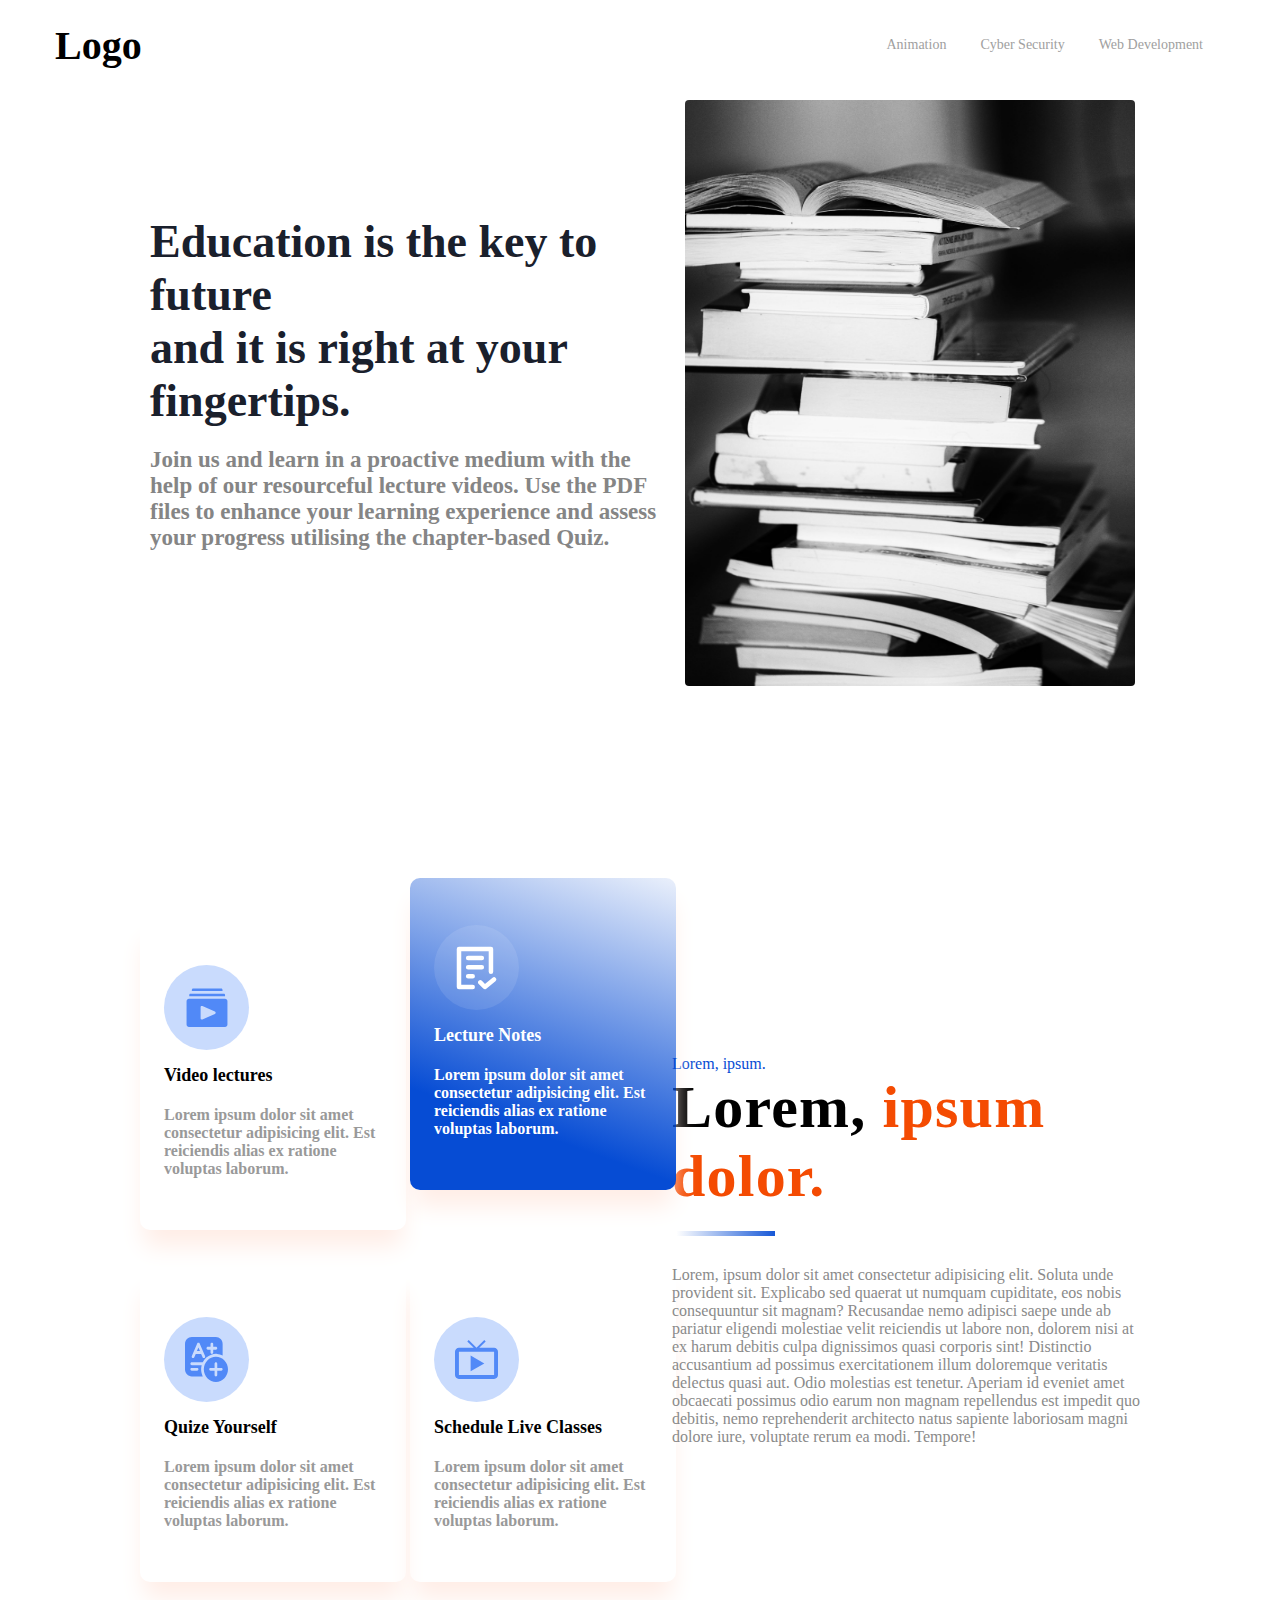
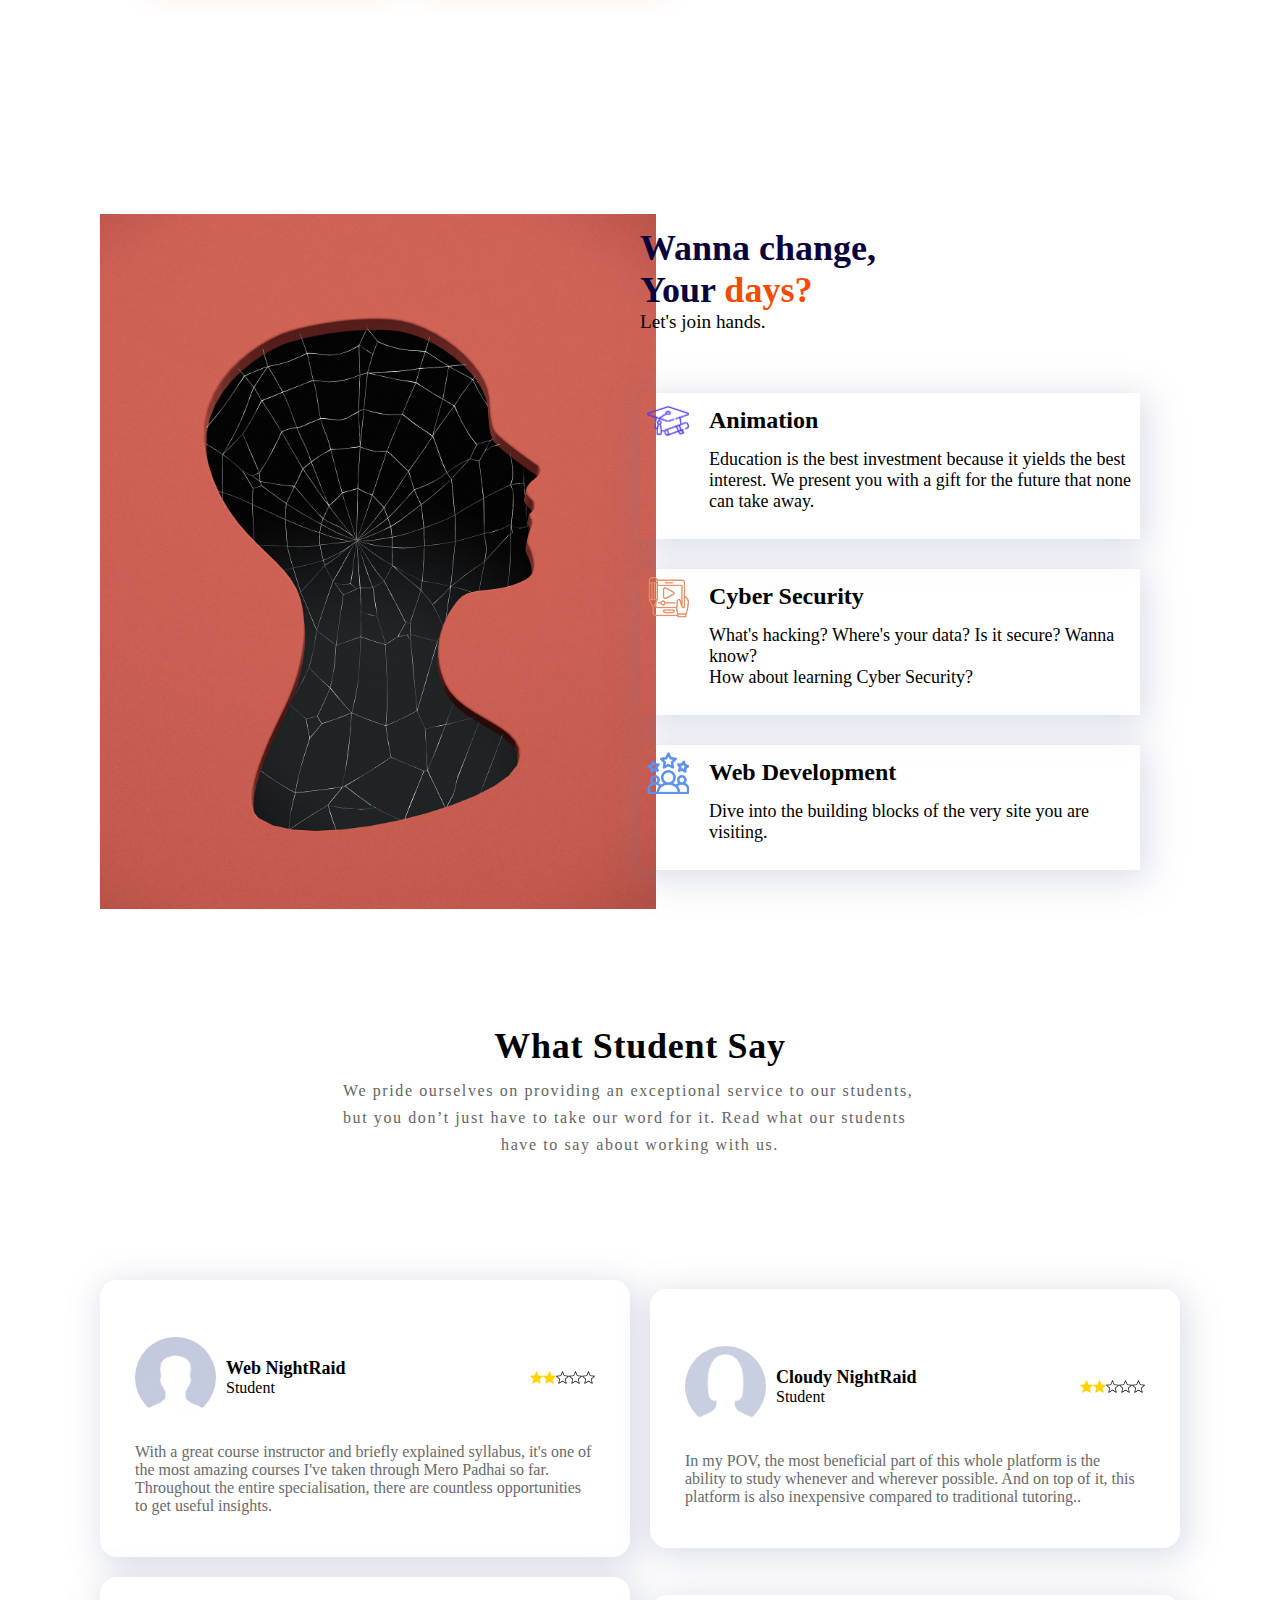
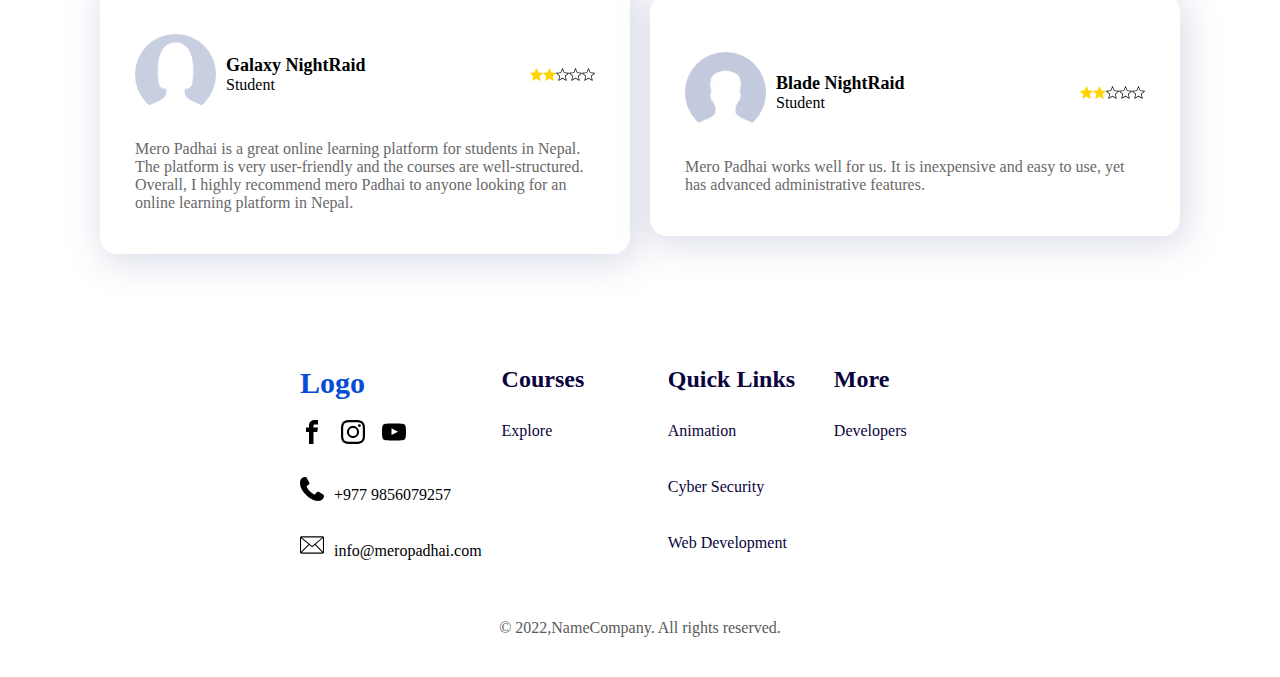
==== views/index.html @ dc52f6b1 "v1" ====
<!DOCTYPE html>
<html lang="en">
  <head>
    <meta charset="UTF-8" />
    <meta http-equiv="X-UA-Compatible" content="IE=edge" />
    <meta name="viewport" content="width=device-width, initial-scale=1.0" />
    <title>Document</title>
    <link rel="stylesheet" href="../static/index.css" />
  </head>
  <body>
    <nav id="navbar">
      <div id="logo">
        <a href="index.html">
          <h1>Logo</h1>
        </a>
        <div id="ham" onclick="showHide()">
          <img src="../static/imgs/hamburger.svg" id="hame">
        </div>
      </div>
      <div id="data">
        <div id="content1">
          <a href="#">Animation</a>
          <a href="cybersec.html">Cyber Security</a>
          <a href="webDev.html">Web Development</a>
        </div>
      </div>
      <!-- For mobile -->
      <div id="mdata">
          <a href="#">Animation</a>
          <a href="cybersec.html">Cyber Security</a>
          <a href="webDev.html">Web Development</a>
      </div>
    </div>
    </nav>
    <div id="mainContainer">
      <div id="container1">
        <div id="c1-field1">
          <div id="c1-f1-datafield1">
            <h1>
              Education is the key to future <br /><consectetur class="span"
                >and it is right at your fingertips.</consectetur
              >
            </h1>
          </div>
          <div id="c1-f1-datafield2">
            <p>
              Join us and learn in a proactive medium with the help of our
              resourceful lecture videos. Use the PDF files to enhance your
              learning experience and assess your progress utilising the
              chapter-based Quiz.
            </p>
          </div>
          <div id="c1-f1-datafield3"></div>
        </div>
        <div id="c1-field2">
          <img src="../static/imgs/books.jpg" />
        </div>
      </div>
      <div id="container2">
        <div id="c2-field1">
          <div class="c2-f1-box" id="c2-f1-box1">
            <div class="image">
              <img src="../static/imgs/video-lectures.svg" />
            </div>
            <div class="heading">
              <h1>Video lectures</h1>
            </div>
            <div class="paragraph">
              <p>
                Lorem ipsum dolor sit amet consectetur adipisicing elit. Est
                reiciendis alias ex ratione voluptas laborum.
              </p>
            </div>
          </div>
          <div class="c2-f1-box" id="c2-f1-box2">
            <div class="image">
              <img src="../static/imgs/lecture-notes.svg" alt="" />
            </div>
            <div class="heading">
              <h1>Lecture Notes</h1>
            </div>
            <div class="paragraph">
              <p>
                Lorem ipsum dolor sit amet consectetur adipisicing elit. Est
                reiciendis alias ex ratione voluptas laborum.
              </p>
            </div>
          </div>
          <div class="c2-f1-box" id="c2-f1-box3">
            <div class="image">
              <img src="../static/imgs/quiz-yourself.svg" alt="" />
            </div>
            <div class="heading">
              <h1>Quize Yourself</h1>
            </div>
            <div class="paragraph">
              <p>
                Lorem ipsum dolor sit amet consectetur adipisicing elit. Est
                reiciendis alias ex ratione voluptas laborum.
              </p>
            </div>
          </div>
          <div class="c2-f1-box" id="c2-f1-box4">
            <div class="image">
              <img src="../static/imgs/live-schedule.svg" />
            </div>
            <div class="heading">
              <h1>Schedule Live Classes</h1>
            </div>
            <div class="paragraph">
              <p>
                Lorem ipsum dolor sit amet consectetur adipisicing elit. Est
                reiciendis alias ex ratione voluptas laborum.
              </p>
            </div>
          </div>
        </div>
        <div id="c2-field2">
          <div id="title">Lorem, ipsum.</div>
          <div id="element2">Lorem, <span>ipsum dolor.</span></div>
          <span id="line"></span>
          <p>
            Lorem, ipsum dolor sit amet consectetur adipisicing elit. Soluta
            unde provident sit. Explicabo sed quaerat ut numquam cupiditate, eos
            nobis consequuntur sit magnam? Recusandae nemo adipisci saepe unde
            ab pariatur eligendi molestiae velit reiciendis ut labore non,
            dolorem nisi at ex harum debitis culpa dignissimos quasi corporis
            sint! Distinctio accusantium ad possimus exercitationem illum
            doloremque veritatis delectus quasi aut. Odio molestias est tenetur.
            Aperiam id eveniet amet obcaecati possimus odio earum non magnam
            repellendus est impedit quo debitis, nemo reprehenderit architecto
            natus sapiente laboriosam magni dolore iure, voluptate rerum ea
            modi. Tempore!
          </p>
        </div>
      </div>
      <div id="container3">
        <div id="c3-field1">
          <img src="../static/imgs/head.jpg" />
        </div>
        <div id="c3-field2">
          <div id="c3-f2-box1">
            <h1>Wanna change,</h1>
            <h1>Your <span id="orange">days?</span></h1>
            <p>Let's join hands.</p>
          </div>
          <div id="c3-f2-box2">
            <div class="c3-f2-box2-element1 elements">
              <div class="c3-f2-box2-sub-part1">
                <img src="../static/imgs/graduated.png" />
              </div>
              <div class="c3-f2-box2-sub-part2">
                <h1>Animation</h1>
                <p>
                  Education is the best investment because it yields the best
                  interest. We present you with a gift for the future that none
                  can take away.
                </p>
              </div>
            </div>
            <div class="c3-f2-box2-element2 elements">
              <div class="c3-f2-box2-sub-part1">
                <img src="../static/imgs/short_courses.png" />
              </div>
              <div class="c3-f2-box2-sub-part2">
                <h1>Cyber Security</h1>
                <p>
                  What's <span id="s-one">hacking?</span> Where's your <span id="s-two">data?</span> Is it <span id="s-there">secure?</span> Wanna know?<br>How about learning Cyber Security?
                </p>
              </div>
            </div>
            <div class="c3-f2-box2-element3 elements">
              <div class="c3-f2-box2-sub-part1">
                <img src="../static/imgs/learn_from_expert.png" />
              </div>
              <div class="c3-f2-box2-sub-part2">
                <h1>Web Development</h1>
                <p>
                  Dive into the building blocks of the very site you are visiting.
                </p>
              </div>
            </div>
          </div>
        </div>
      </div>
      <div id="container4">
        <div id="c4-field1">
          <h1>What Student Say</h1>
          <p>
            We pride ourselves on providing an exceptional service to our
            students, but you don’t just have to take our word for it. Read what
            our students have to say about working with us.
          </p>
        </div>
        <div id="c4-field2">
          <div class="c4-f2-box">
            <div class="c4-f2-box-element1">
              <div class="c4-f2-box-e1-sub1">
                <img src="../static/imgs/avatar-male.jpg" alt="" />
                <div class="c4-f2-box-e1-sub2">
                  <h1>Web NightRaid</h1>
                  <p>Student</p>
                </div>
              </div>
              <div class="c4-f2-box-e1-sub3">
                <img src="../static/imgs/star-symbol-icon.svg" />
                <img src="../static/imgs/star-symbol-icon.svg" />
                <img src="../static/imgs/star-empty-icon.svg" />
                <img src="../static/imgs/star-empty-icon.svg" />
                <img src="../static/imgs/star-empty-icon.svg" />
              </div>
            </div>
            <div class="c4-f2-box-element2">
              <p>
                With a great course instructor and briefly explained syllabus,
                it's one of the most amazing courses I've taken through Mero
                Padhai so far. Throughout the entire specialisation, there are
                countless opportunities to get useful insights.
              </p>
            </div>
          </div>
          <div class="c4-f2-box">
            <div class="c4-f2-box-element1">
              <div class="c4-f2-box-e1-sub1">
                <img src="../static/imgs/avatar-female.jpg" alt="" />
                <div class="c4-f2-box-e1-sub2">
                  <h1>Cloudy NightRaid</h1>
                  <p>Student</p>
                </div>
              </div>
              <div class="c4-f2-box-e1-sub3">
                <img src="../static/imgs/star-symbol-icon.svg" />
                <img src="../static/imgs/star-symbol-icon.svg" />
                <img src="../static/imgs/star-empty-icon.svg" />
                <img src="../static/imgs/star-empty-icon.svg" />
                <img src="../static/imgs/star-empty-icon.svg" />
              </div>
            </div>
            <div class="c4-f2-box-element2">
              <p>
                In my POV, the most beneficial part of this whole platform is
                the ability to study whenever and wherever possible. And on top
                of it, this platform is also inexpensive compared to traditional
                tutoring..
              </p>
            </div>
          </div>
          <div class="c4-f2-box">
            <div class="c4-f2-box-element1">
              <div class="c4-f2-box-e1-sub1">
                <img src="../static/imgs/avatar-female.jpg" alt="" />
                <div class="c4-f2-box-e1-sub2">
                  <h1>Galaxy NightRaid</h1>
                  <p>Student</p>
                </div>
              </div>
              <div class="c4-f2-box-e1-sub3">
                <img src="../static/imgs/star-symbol-icon.svg" />
                <img src="../static/imgs/star-symbol-icon.svg" />
                <img src="../static/imgs/star-empty-icon.svg" />
                <img src="../static/imgs/star-empty-icon.svg" />
                <img src="../static/imgs/star-empty-icon.svg" />
              </div>
            </div>
            <div class="c4-f2-box-element2">
              <p>
                Mero Padhai is a great online learning platform for students in
                Nepal. The platform is very user-friendly and the courses are
                well-structured. Overall, I highly recommend mero Padhai to
                anyone looking for an online learning platform in Nepal.
              </p>
            </div>
          </div>
          <div class="c4-f2-box">
            <div class="c4-f2-box-element1">
              <div class="c4-f2-box-e1-sub1">
                <img src="../static/imgs/avatar-male.jpg" alt="" />
                <div class="c4-f2-box-e1-sub2">
                  <h1>Blade NightRaid</h1>
                  <p>Student</p>
                </div>
              </div>
              <div class="c4-f2-box-e1-sub3">
                <img src="../static/imgs/star-symbol-icon.svg" />
                <img src="../static/imgs/star-symbol-icon.svg" />
                <img src="../static/imgs/star-empty-icon.svg" />
                <img src="../static/imgs/star-empty-icon.svg" />
                <img src="../static/imgs/star-empty-icon.svg" />
              </div>
            </div>
            <div class="c4-f2-box-element2">
              <p>
                Mero Padhai works well for us. It is inexpensive and easy to
                use, yet has advanced administrative features.
              </p>
            </div>
          </div>
        </div>
      </div>
      <footer id="foot">
        <div id="f-container1">
            <div class="box box1">
                <div class="box-logo">
                    <a href="#">Logo</a>
                </div>
                <div class="element1">
                    <a href="#"><img src="../static/imgs/icons/facebook-icon.svg" alt=""></a>
                    <a href="#"><img src="../static/imgs/icons/black-instagram-icon.svg" alt=""></a>
                    <a href="#"><img src="../static/imgs/icons/youtube-icon.svg" alt=""></a>
                </div>
                <div class="element2">
                    <img src="../static/imgs/icons/phone-call-icon.svg">
                    <p>+977 9856079257</p>
                </div>
                <div class="element3">
                    <img src="../static/imgs/icons/envelope-line-icon.svg">
                    <p>info@meropadhai.com</p>
                </div>
            </div>
            <div class="box box2">
                <h1>Courses</h1>
                <a href="courses.html">Explore</a>
            </div>
            <div class="box box3">
                <h1>Quick Links</h1>
                <a href="#">Animation</a>
                <a href="cybersec.html">Cyber Security</a>
                <a href="webDev.html">Web Development</a>
            </div>
            <div class="box box4">
                <h1>More</h1>
                <a href="#">Developers</a>
            </div>
        </div>
        <div id="f-container2">
            <p>&copy; 2022,NameCompany. All rights reserved.</p>
        </div>
      </footer>
    </div>
    <script src="../static/js/nav.js"></script>
  </body>
</html>
---- static/index.css ----
* {
  margin: 0;
  padding: 0;
}
body {
  margin: 0;
  padding: 0;
}
#navbar {
  display: flex;
  flex-direction: row;
  justify-content: space-between;
  align-items: center;
  padding: 10px;
  margin-left: 40px;
  margin-right: 40px;
}
#navbar #logo {
  margin: 5px;
  font-size: 20px;
}
#navbar #logo a {
  text-decoration: none;
  color: #000;
}
#data {
  display: flex;
  flex-direction: row;
  justify-content: space-between;
  align-items: center;
}
#content1 {
  margin: 10px;
  display: flex;
  flex-direction: row;
  justify-content: center;
  align-items: center;
}

#content1 a {
  text-decoration: none;
  color: #a0a0a0;
  margin: 17px;
  font-size: 14px;
  font-weight: 400;
}
#content1 a:hover {
  color: #000;
}

/* For mobile  */
#ham {
  display: none;
}
#mdata {
  display: none;
}
#ham img {
  height: 25px;
  width: 25px;
}
/* EO. Navbar  */
#mainContainer {
  display: flex;
  flex-direction: column;
  gap: 7rem;
  padding: 10px 100px;
}
/* Container1 */
#container1 {
  display: grid;
  grid-template-columns: calc(50%) calc(50%);
}

#c1-field1 {
  display: flex;
  flex-direction: column;
  justify-content: center;
  align-items: center;
  width: calc(37rem - 67px);
  padding: 50px;
  font-size: 23px;
  color: #1a202c;
  font-weight: 600;
}
#c1-f1-datafield2 {
  margin: 20px 0;
  color: rgb(133 133 133);
}
#c1-field2 {
  display: flex;
  justify-content: center;
  align-items: center;
}
#c1-field2 img {
  border-radius: 4px;
  width: 450px;
  height: calc(39rem - 38px);
}
/* EO. Contianer1 */

/* Container2 */
#container2 {
  display: grid;
  grid-template-columns: 50% 50%;
  margin: 5rem 0;
}

#c2-field1 {
  display: grid;
  grid-template-columns: 50% 50%;
  padding: 40px;
  grid-gap: 40px;
}
.c2-f1-box {
  padding: 32px 24px;
  width: calc(15rem - 22px);
  border-radius: 10px;
  box-shadow: 0px 20px 24px -4px #ffede6;
}
.c2-f1-box .image {
  border-radius: 50%;
  background-color: rgb(201 219 253);
  height: 85px;
  width: 85px;
  display: flex;
  justify-content: center;
  align-items: center;
  margin: 15px 0;
}
.c2-f1-box .heading h1 {
  font-size: 18px;
  font-weight: 700;
  margin-bottom: 20px;
  color: #000000;
}
.c2-f1-box .paragraph p {
  font-size: 16px;
  font-weight: 700;
  margin-bottom: 20px;
  color: #999999;
}
#c2-f1-box2 {
  background: linear-gradient(
    19.81deg,
    rgb(6, 76, 212) 25.06%,
    rgba(6, 76, 212, 0) 106.9%
  );
  transform: translateY(-40px);
  color: #fff;
}
#c2-f1-box2 .heading h1 {
  color: #fff;
}
#c2-f1-box2 .paragraph p {
  color: #fff;
}
#c2-f1-box2 .image {
  background: #ffffff1a;
}

#c2-field2 {
  display: flex;
  flex-direction: column;
  justify-content: center;
  padding: 30px 32px;
}

#c2-field2 #title {
  color: #064cd4;
  font-size: 16px;
}
#c2-field2 #element2 {
  color: #000000;
  font-size: 60px;
  font-weight: 700;
  margin-bottom: 20px;
  letter-spacing: 0.02em;
}
#c2-field2 #element2 span {
  color: #f44b02;
}
#c2-field2 #line {
  height: 5px;
  width: 103px;
  background: linear-gradient(270.05deg, #064cd4 -6.67%, #064cd400 95.68%);
  margin-bottom: 30px;
}
#c2-field2 p {
  color: #8a8a8a;
}
/* EO Container2 */

/* Container3 */
#container3 {
  display: grid;
  /* flex-direction: column; */
  grid-template-columns: repeat(2, minmax(0px, 1fr));
}
#c3-field1 img {
  width: calc(36rem - 20px);
}
#c3-field2 {
  display: flex;
  flex-direction: column;
  justify-content: center;
  margin-right: 40px;
}
#c3-f2-box1 {
  margin-bottom: 30px;
}
#c3-f2-box1 h1 {
  font-size: 36px;
  color: #0a033c;
}
#c3-f2-box1 h1 #orange {
  color: #f44b02;
}
#c3-f2-box1 p {
  font-size: 1.2rem;
}
#c3-f2-box2 .elements {
  display: flex;
  flex-direction: row;
  gap: 20px;
  /* border-radius: 10px; */
  /* border: 3px solid black; */
  /* box-shadow: 0px 20px 24px -4px #ffede6; */
  box-shadow: 4px 6px 34px 3px #717aa940;
  margin: 30px 0;
  padding: 7px;
}
#c3-f2-box2 .elements img {
  height: 42px;
  width: 42px;
}
#c3-f2-box2 .elements h1 {
  font-size: 24px;
  margin-bottom: 15px;
}
#c3-f2-box2 .elements p {
  font-size: 18px;
  margin-bottom: 20px;
}
#c3-f2-box2 .elements .c3-f2-box2-sub-part2 {
  margin-top: 7px;
}
/* EO. Container3 */

/* Container4 */
#container4 {
  display: flex;
  flex-direction: column;
  gap: 7rem;
}
#container4 #c4-field1 {
  display: flex;
  flex-direction: column;
  justify-content: center;
  align-items: center;
}
#container4 #c4-field1 h1 {
  text-align: center;
  letter-spacing: 0.02em;
  font-size: 36px;
  max-width: 60%;
  color: #000000;
}
#container4 #c4-field1 p {
  line-height: 27px;
  letter-spacing: 0.1em;
  font-size: 16px;
  max-width: 55%;
  color: #646464;
  text-align-last: center;
  margin: 10px;
}
#container4 #c4-field2 {
  display: flex;
  flex-wrap: wrap;
  flex-direction: row;
  gap: 20px;
  justify-content: center;
  align-items: center;
}
#container4 #c4-field2 .c4-f2-box {
  padding: 42px 35px;
  background: #ffffff;
  box-shadow: 4px 6px 34px 3px #717aa940;
  border-radius: 17px;
  display: flex;
  flex-direction: column;
  width: calc(30rem - 20px);
}
#container4 #c4-field2 .c4-f2-box .c4-f2-box-element1 {
  display: flex;
  flex-direction: row;
  margin: 15px 0 25px 0;
  align-items: center;
  justify-content: space-between;
}
#container4 #c4-field2 .c4-f2-box .c4-f2-box-element1 .c4-f2-box-e1-sub1 {
  display: flex;
  flex-direction: row;
  align-items: center;
  gap: 10px;
}
#container4 #c4-field2 .c4-f2-box .c4-f2-box-element1 .c4-f2-box-e1-sub1 img {
  height: 81px;
  width: 81px;
  border-radius: 50%;
}
#container4 #c4-field2 .c4-f2-box .c4-f2-box-element1 h1 {
  font-size: 18px;
}
#container4 #c4-field2 .c4-f2-box .c4-f2-box-element1 p {
  font-size: 16px;
  font-weight: 400;
}
#container4 #c4-field2 .c4-f2-box .c4-f2-box-element1 .c4-f2-box-e1-sub3 {
  display: flex;
  flex-direction: row;
}
#container4 #c4-field2 .c4-f2-box .c4-f2-box-element1 .c4-f2-box-e1-sub3 img {
  height: 13px;
  width: 13px;
}
#container4 #c4-field2 .c4-f2-box .c4-f2-box-element2 {
  font-size: 16px;
  color: #696969;
}
/* EO. Container4 */
footer {
  display: flex;
  flex-direction: column;
  gap: 20px;
}
footer #f-container1 {
  display: flex;
  flex-direction: row;
  /* margin: 0 30px; */
  justify-content: space-between;
  margin: 0 200px;
  gap: 20px;
}
footer #f-container1 .box {
  display: flex;
  flex-direction: column;
  gap: 20px;
  width: 400px;
}
footer #f-container1 .box1 .box-logo a {
  text-decoration: none;
  color: #064cd4;
  font-weight: bold;
  font-size: 30px;
  margin-bottom: 20px;
}
footer #f-container1 .box1 .element1 {
  display: flex;
  flex-direction: row;
  gap: 17px;
  line-height: 36px;
}
footer #f-container1 .box1 img {
  height: 24px;
  width: 24px;
}
footer #f-container1 .box1 .element2 {
  display: flex;
  flex-direction: row;
  gap: 10px;
  line-height: 36px;
}
footer #f-container1 .box1 .element3 {
  display: flex;
  flex-direction: row;
  gap: 10px;
  line-height: 36px;
}
footer #f-container1 .box2 {
  color: #0a033c;
}
footer #f-container1 .box2 h1 {
  font-size: 24px;
  color: #0a033c;
}
footer #f-container1 .box2 a {
  font-size: 16px;
  line-height: 36px;
  text-decoration: none;
  color: #0a033c;
}
footer #f-container1 .box3 {
  color: #0a033c;
}
footer #f-container1 .box3 h1 {
  font-size: 24px;
  color: #0a033c;
}
footer #f-container1 .box3 a {
  font-size: 16px;
  line-height: 36px;
  text-decoration: none;
  color: #0a033c;
}
footer #f-container1 .box4 {
  color: #0a033c;
}
footer #f-container1 .box4 h1 {
  font-size: 24px;
  color: #0a033c;
}
footer #f-container1 .box4 a {
  font-size: 16px;
  line-height: 36px;
  text-decoration: none;
  color: #0a033c;
}

footer #f-container2 {
  text-align: center;
  color: #5a5a5a;
  margin: 30px 0;
}

/* Responsive */
@media screen and (max-width: 767px) {
  /* #mainContainer{
    display: none;
   } */
  #logo {
    display: flex;
    flex-direction: row;
    justify-content: space-between;
    align-items: center;
  }
  #ham {
    display: block;
  }
  #data {
    display: none;
  }
  #navbar {
    flex-direction: column;
    padding: 0;
    align-items: stretch;
  }
  #mdata {
    /* display: flex; */
    flex-direction: column;
  }
  #mdata a {
    text-decoration: none;
    color: #a0a0a0;
    margin: 17px;
    font-size: 14px;
    font-weight: 400;
  }
  #mainContainer{
    padding: 0px;
  }
  /* Container1 */
  #container1 {
    display: flex;
    flex-direction: column;
  }

  #c1-field1 {
    width: auto;
    padding: 10px;
    font-size: 13px;
  }
  #c1-field2 {
    display: flex;
    justify-content: center;
    align-items: center;
  }
  #c1-field2 img {
    border-radius: 4px;
    width: auto;
    height: calc(29rem - 38px);
  }
  /* EO. Contianer1 */

  /* Container2 */
  #container2 {
    display: flex;
    flex-direction: column;
    width: 100%;
  }
  #c2-field1 {
    display: grid;
    grid-template-columns: 50% 50%;
    padding: 10px;
    grid-gap: 10px;
  }
  .c2-f1-box {
    padding: 22px 10px;
    width: calc(12rem - 22px);
  }
  .c2-f1-box .image {
    height: 55px;
    width: 55px;
    margin: 10px 0;
  }
  .c2-f1-box .image img {
    height: 30px;
    width: 30px;
  }
  .c2-f1-box .heading h1 {
    font-size: 15px;
    margin-bottom: 20px;
  }
  .c2-f1-box .paragraph p {
    font-size: 10px;
    margin-bottom: 10px;
  }

  #c2-field2 {
    display: flex;
    flex-direction: column;
    justify-content: center;
    padding: 30px 32px;
  }

  #c2-field2 #title {
    font-size: 16px;
  }
  #c2-field2 #element2 {
    font-size: 30px;
    margin-bottom: 20px;
  }
  /* EO Container2 */

  /* Container3 */
  #container3 {
    display: flex;
    flex-direction: column;
  }
  #c3-field1 img {
    width: 100%;
    height: calc(39rem - 38px);
  }
  #c3-field2 {
    display: flex;
    flex-direction: column;
    justify-content: center;
    margin: 10px 20px;
  }
  #c3-f2-box1 h1 {
    font-size: 30px;
  }
  #c3-f2-box1 p {
    font-size: 10px;
  }
  #c3-f2-box2 .elements {
    margin: 30px 0;
    padding: 7px;
    height: 8rem;
  }
  #c3-f2-box2 .elements img {
    height: 42px;
    width: 42px;
  }
  #c3-f2-box2 .elements h1 {
    font-size: 24px;
  }
  #c3-f2-box2 .elements p {
    font-size: 13px;
  }
  /* EO. Container3 */

  /* Container4 */
  #container4 {
    display: flex;
    flex-direction: column;
    gap: 7rem;
  }
  #container4 #c4-field1 h1 {
    text-align: center;
    font-size: 26px;
  }
  #container4 #c4-field1 p {
    line-height: 17px;
    letter-spacing: auto;
    font-size: 12px;
    max-width: 100vw;
    text-align-last: center;
    margin: 10px;
  }
  #container4 #c4-field2 {
    gap: 40px;
    padding: 20px;
  }
  #container4 #c4-field2 .c4-f2-box .c4-f2-box-element1 .c4-f2-box-e1-sub1 img {
    height: 55px;
    width: 55px;
  }
  #container4 #c4-field2 .c4-f2-box .c4-f2-box-element1 h1 {
    font-size: 18px;
  }
  #container4 #c4-field2 .c4-f2-box .c4-f2-box-element1 p {
    font-size: 16px;
  }
  #container4 #c4-field2 .c4-f2-box .c4-f2-box-element1 .c4-f2-box-e1-sub3 img {
    height: 13px;
    width: 13px;
  }
  /* EO. Container4 */

  /* Footer Section  */
  footer {
    display: flex;
    flex-direction: column;
    gap: 10px;
    padding: 10px;
  }
  footer #f-container1 {
    display: grid;
    grid-template-columns: 2fr 2fr;
    justify-content: space-between;
    margin: 0 15px;
    gap: 30px;
  }
  footer #f-container1 .box {
    display: flex;
    flex-direction: column;
    gap: 10px;
    width: auto;
  }

  footer #f-container2 {
    text-align: center;
    color: #040403;
    margin: 30px 0;
  }

  /* EO. Footer Section  */
}
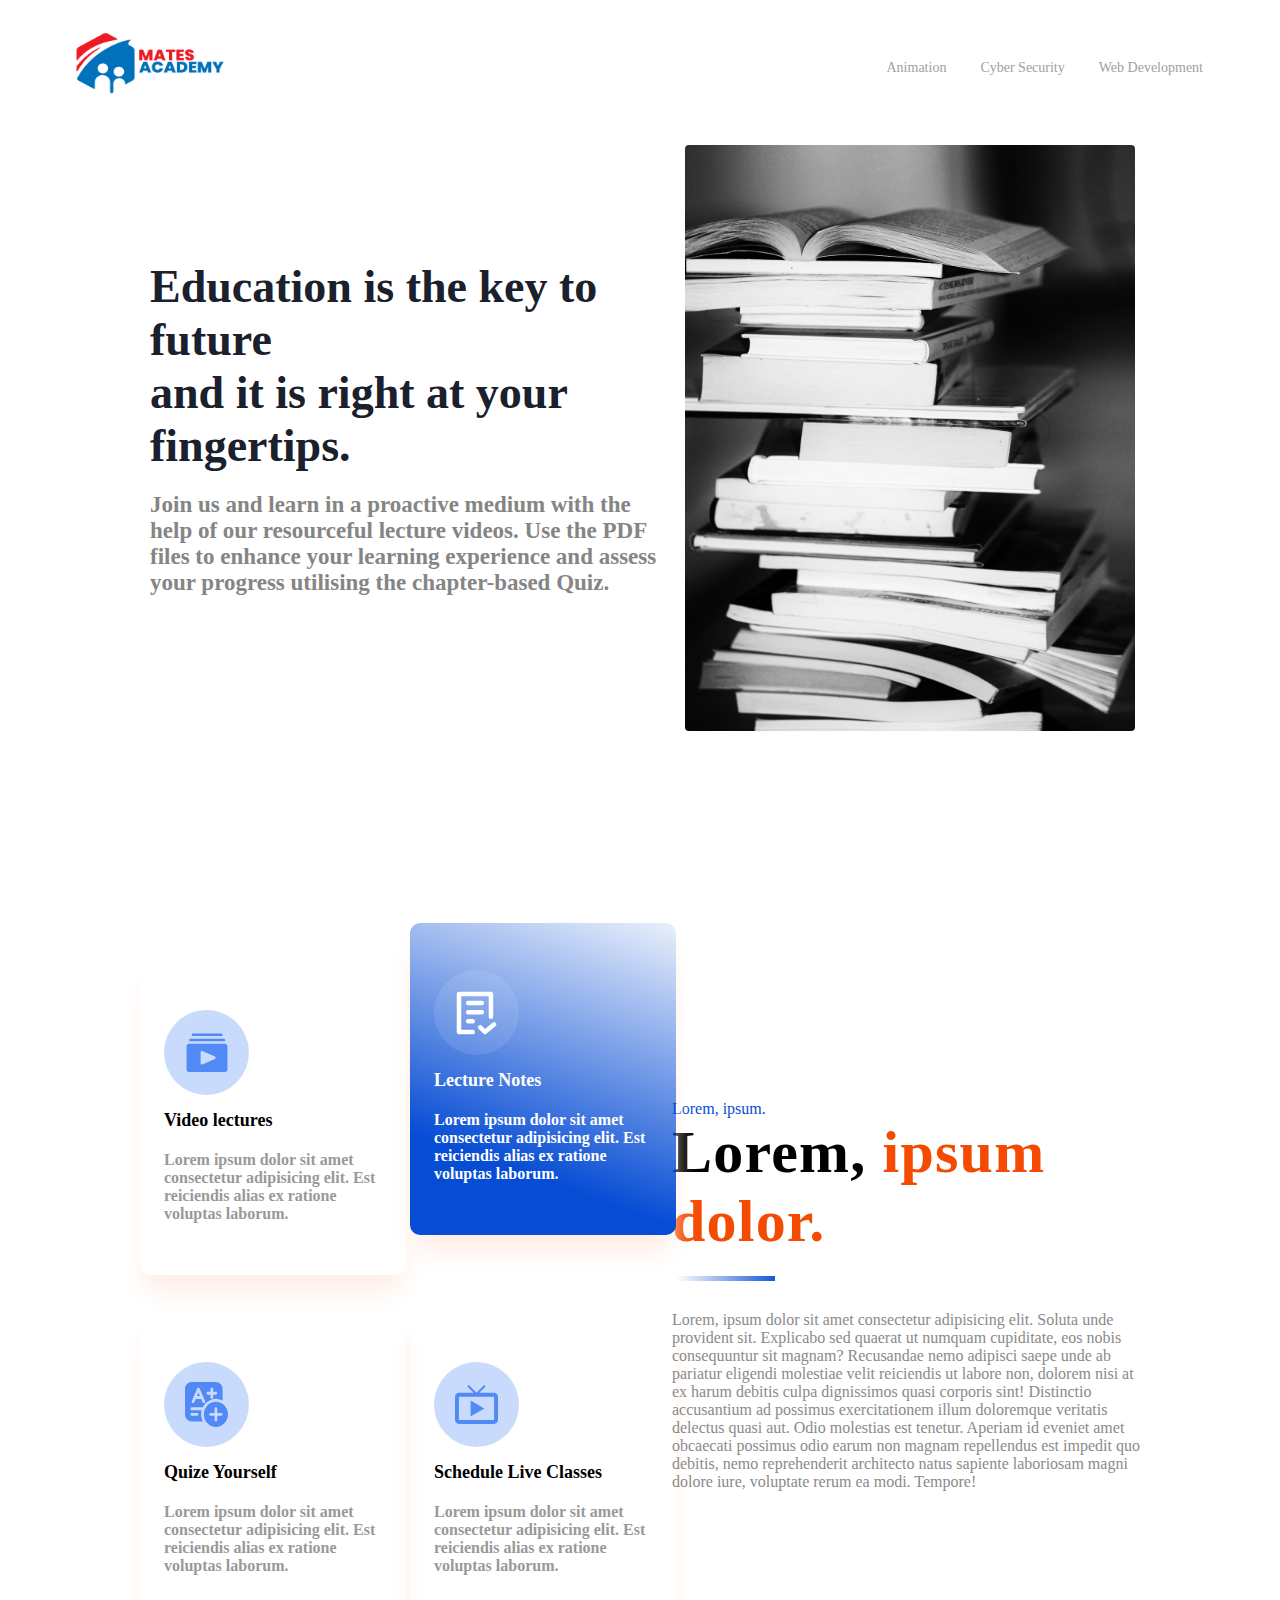
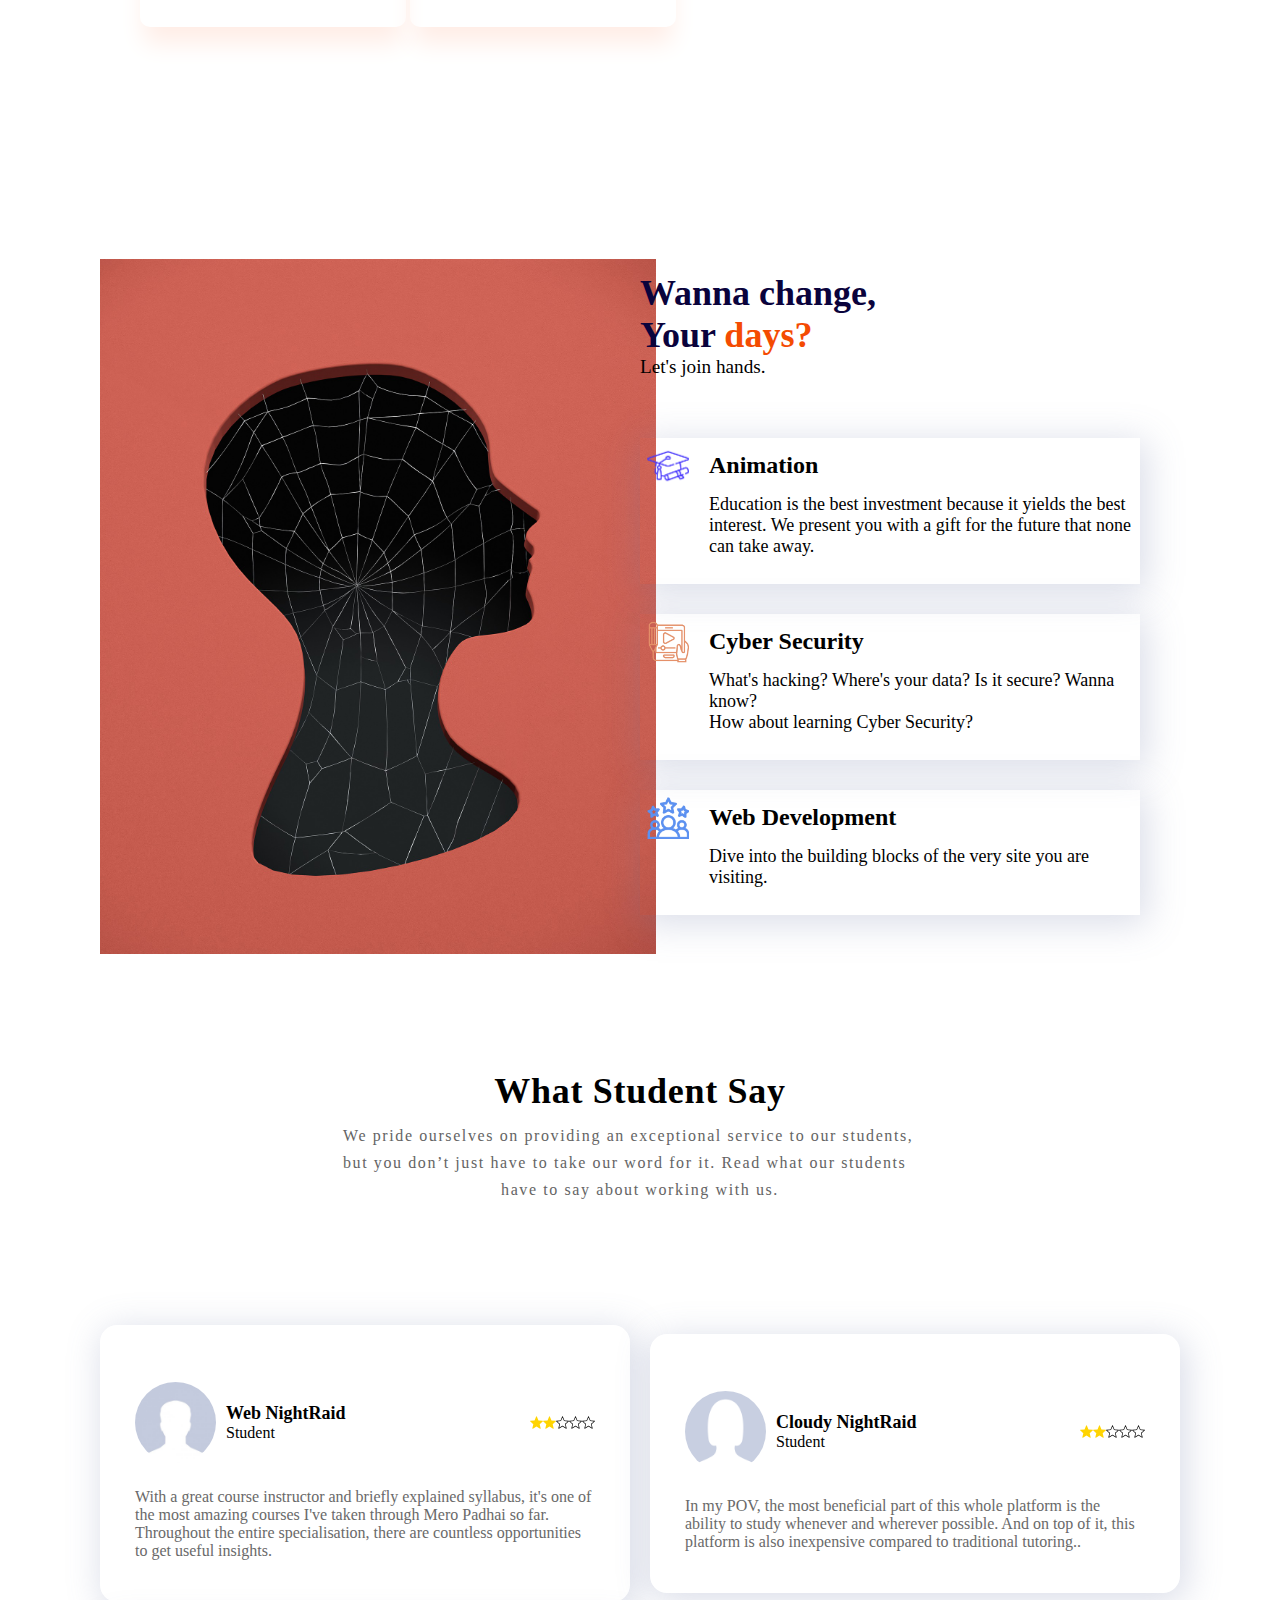
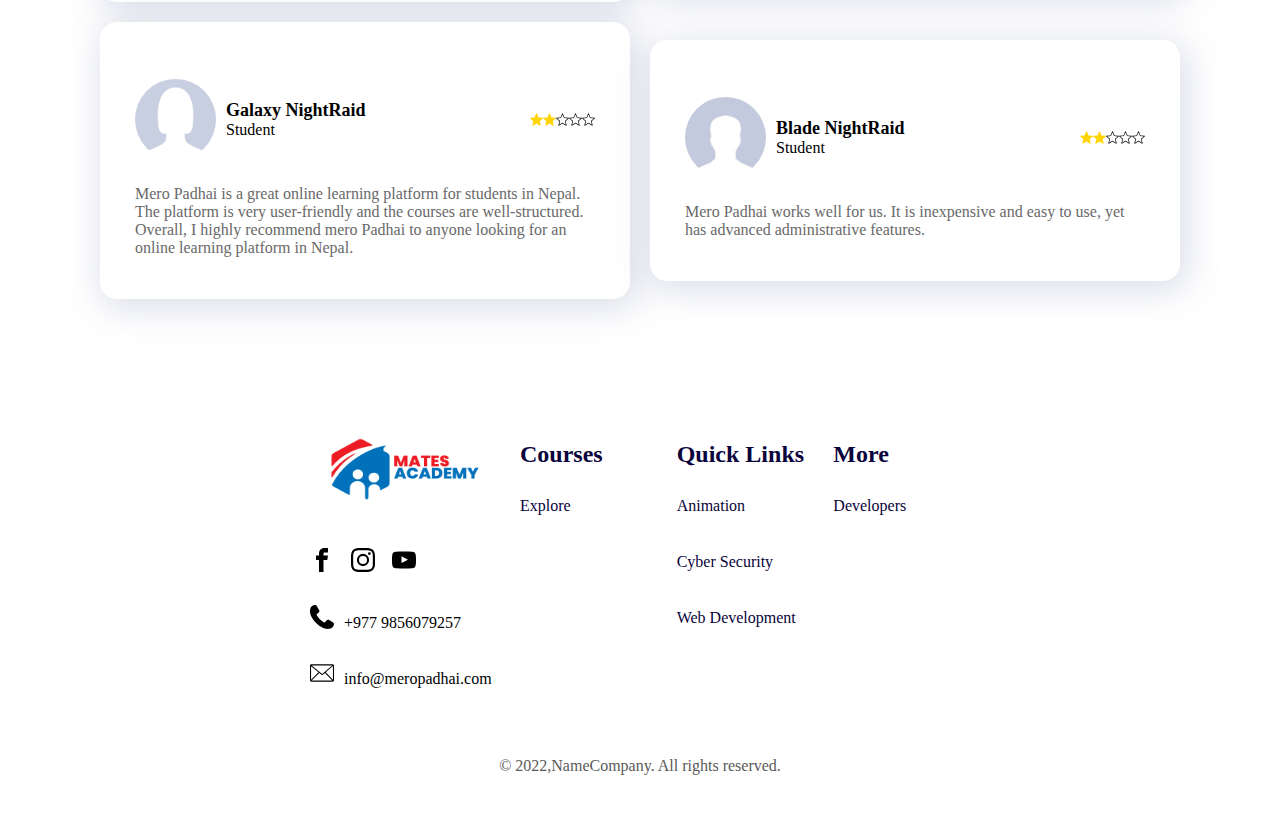
==== commit eed3959b: "v2" ====
--- a/views/index.html
+++ b/views/index.html
@@ -5,13 +5,15 @@
     <meta http-equiv="X-UA-Compatible" content="IE=edge" />
     <meta name="viewport" content="width=device-width, initial-scale=1.0" />
     <title>Document</title>
+    <link rel="stylesheet" href="../static/nav.css">
     <link rel="stylesheet" href="../static/index.css" />
+    <link rel="stylesheet" href="../static/footer.css">
   </head>
   <body>
     <nav id="navbar">
       <div id="logo">
         <a href="index.html">
-          <h1>Logo</h1>
+          <img src="../static/imgs/Mates.png" alt="">
         </a>
         <div id="ham" onclick="showHide()">
           <img src="../static/imgs/hamburger.svg" id="hame">
@@ -301,7 +303,9 @@
         <div id="f-container1">
             <div class="box box1">
                 <div class="box-logo">
-                    <a href="#">Logo</a>
+                  <a href="index.html">
+                    <img src="../static/imgs/Mates.png" alt="">
+                  </a>
                 </div>
                 <div class="element1">
                     <a href="#"><img src="../static/imgs/icons/facebook-icon.svg" alt=""></a>
@@ -340,3 +344,4 @@
     <script src="../static/js/nav.js"></script>
   </body>
 </html>
+<!-- Test1234..! -->
--- a/static/nav.css
+++ b/static/nav.css
@@ -0,0 +1,72 @@
+* {
+    margin: 0;
+    padding: 0;
+  }
+  body {
+    margin: 0;
+    padding: 0;
+  }
+  #navbar {
+    display: flex;
+    flex-direction: row;
+    justify-content: space-between;
+    align-items: center;
+    padding: 10px;
+    margin-left: 40px;
+    margin-right: 40px;
+  }
+  #navbar #logo {
+    margin: 5px;
+    font-size: 20px;
+  }
+  #logo  a img{
+    height: 100px;
+    width: 190px;
+  }
+  #navbar #logo a {
+    text-decoration: none;
+    color: #000;
+  }
+  #data {
+    display: flex;
+    flex-direction: row;
+    justify-content: space-between;
+    align-items: center;
+  }
+  #content1 {
+    margin: 10px;
+    display: flex;
+    flex-direction: row;
+    justify-content: center;
+    align-items: center;
+  }
+  
+  #content1 a {
+    text-decoration: none;
+    color: #a0a0a0;
+    margin: 17px;
+    font-size: 14px;
+    font-weight: 400;
+  }
+  #content1 a:hover {
+    color: #000;
+  }
+  
+  /* For mobile  */
+  #ham {
+    display: none;
+  }
+  #mdata {
+    display: none;
+  }
+  #ham img {
+    height: 25px;
+    width: 25px;
+  }
+  /* EO. Navbar  */
+  #mainContainer {
+    display: flex;
+    flex-direction: column;
+    gap: 7rem;
+    padding: 10px 100px;
+  }--- a/static/index.css
+++ b/static/index.css
@@ -1,71 +1,4 @@
-* {
-  margin: 0;
-  padding: 0;
-}
-body {
-  margin: 0;
-  padding: 0;
-}
-#navbar {
-  display: flex;
-  flex-direction: row;
-  justify-content: space-between;
-  align-items: center;
-  padding: 10px;
-  margin-left: 40px;
-  margin-right: 40px;
-}
-#navbar #logo {
-  margin: 5px;
-  font-size: 20px;
-}
-#navbar #logo a {
-  text-decoration: none;
-  color: #000;
-}
-#data {
-  display: flex;
-  flex-direction: row;
-  justify-content: space-between;
-  align-items: center;
-}
-#content1 {
-  margin: 10px;
-  display: flex;
-  flex-direction: row;
-  justify-content: center;
-  align-items: center;
-}
-
-#content1 a {
-  text-decoration: none;
-  color: #a0a0a0;
-  margin: 17px;
-  font-size: 14px;
-  font-weight: 400;
-}
-#content1 a:hover {
-  color: #000;
-}
-
-/* For mobile  */
-#ham {
-  display: none;
-}
-#mdata {
-  display: none;
-}
-#ham img {
-  height: 25px;
-  width: 25px;
-}
-/* EO. Navbar  */
-#mainContainer {
-  display: flex;
-  flex-direction: column;
-  gap: 7rem;
-  padding: 10px 100px;
-}
+
 /* Container1 */
 #container1 {
   display: grid;
@@ -330,99 +263,7 @@
   color: #696969;
 }
 /* EO. Container4 */
-footer {
-  display: flex;
-  flex-direction: column;
-  gap: 20px;
-}
-footer #f-container1 {
-  display: flex;
-  flex-direction: row;
-  /* margin: 0 30px; */
-  justify-content: space-between;
-  margin: 0 200px;
-  gap: 20px;
-}
-footer #f-container1 .box {
-  display: flex;
-  flex-direction: column;
-  gap: 20px;
-  width: 400px;
-}
-footer #f-container1 .box1 .box-logo a {
-  text-decoration: none;
-  color: #064cd4;
-  font-weight: bold;
-  font-size: 30px;
-  margin-bottom: 20px;
-}
-footer #f-container1 .box1 .element1 {
-  display: flex;
-  flex-direction: row;
-  gap: 17px;
-  line-height: 36px;
-}
-footer #f-container1 .box1 img {
-  height: 24px;
-  width: 24px;
-}
-footer #f-container1 .box1 .element2 {
-  display: flex;
-  flex-direction: row;
-  gap: 10px;
-  line-height: 36px;
-}
-footer #f-container1 .box1 .element3 {
-  display: flex;
-  flex-direction: row;
-  gap: 10px;
-  line-height: 36px;
-}
-footer #f-container1 .box2 {
-  color: #0a033c;
-}
-footer #f-container1 .box2 h1 {
-  font-size: 24px;
-  color: #0a033c;
-}
-footer #f-container1 .box2 a {
-  font-size: 16px;
-  line-height: 36px;
-  text-decoration: none;
-  color: #0a033c;
-}
-footer #f-container1 .box3 {
-  color: #0a033c;
-}
-footer #f-container1 .box3 h1 {
-  font-size: 24px;
-  color: #0a033c;
-}
-footer #f-container1 .box3 a {
-  font-size: 16px;
-  line-height: 36px;
-  text-decoration: none;
-  color: #0a033c;
-}
-footer #f-container1 .box4 {
-  color: #0a033c;
-}
-footer #f-container1 .box4 h1 {
-  font-size: 24px;
-  color: #0a033c;
-}
-footer #f-container1 .box4 a {
-  font-size: 16px;
-  line-height: 36px;
-  text-decoration: none;
-  color: #0a033c;
-}
-
-footer #f-container2 {
-  text-align: center;
-  color: #5a5a5a;
-  margin: 30px 0;
-}
+
 
 /* Responsive */
 @media screen and (max-width: 767px) {
--- a/static/footer.css
+++ b/static/footer.css
@@ -0,0 +1,165 @@
+footer {
+    display: flex;
+    flex-direction: column;
+    gap: 20px;
+  }
+  footer #f-container1 {
+    display: flex;
+    flex-direction: row;
+    justify-content: space-between;
+    margin: 0 200px;
+    gap: 20px;
+    padding: 10px;
+  }
+  footer #f-container1 .box {
+    display: flex;
+    flex-direction: column;
+    gap: 20px;
+    width: 400px;
+  }
+  footer #f-container1 .box1 .box-logo a {
+    text-decoration: none;
+    color: #064cd4;
+    font-weight: bold;
+    font-size: 30px;
+    margin-bottom: 20px;
+  }
+  footer #f-container1 .box1 .box-logo a img{
+    height: 100px;
+    width: 190px;
+  }
+  footer #f-container1 .box1 .element1 {
+    display: flex;
+    flex-direction: row;
+    gap: 17px;
+    line-height: 36px;
+  }
+  footer #f-container1 .box1 img {
+    height: 24px;
+    width: 24px;
+  }
+  footer #f-container1 .box1 .element2 {
+    display: flex;
+    flex-direction: row;
+    gap: 10px;
+    line-height: 36px;
+  }
+  footer #f-container1 .box1 .element3 {
+    display: flex;
+    flex-direction: row;
+    gap: 10px;
+    line-height: 36px;
+  }
+  footer #f-container1 .box2 {
+    color: #0a033c;
+  }
+  footer #f-container1 .box2 h1 {
+    font-size: 24px;
+    color: #0a033c;
+  }
+  footer #f-container1 .box2 a {
+    font-size: 16px;
+    line-height: 36px;
+    text-decoration: none;
+    color: #0a033c;
+  }
+  footer #f-container1 .box3 {
+    color: #0a033c;
+  }
+  footer #f-container1 .box3 h1 {
+    font-size: 24px;
+    color: #0a033c;
+  }
+  footer #f-container1 .box3 a {
+    font-size: 16px;
+    line-height: 36px;
+    text-decoration: none;
+    color: #0a033c;
+  }
+  footer #f-container1 .box4 {
+    color: #0a033c;
+  }
+  footer #f-container1 .box4 h1 {
+    font-size: 24px;
+    color: #0a033c;
+  }
+  footer #f-container1 .box4 a {
+    font-size: 16px;
+    line-height: 36px;
+    text-decoration: none;
+    color: #0a033c;
+  }
+  .box2, .box3, .box4{
+    margin: 20px 0 0 0;
+  }
+  footer #f-container2 {
+    text-align: center;
+    color: #5a5a5a;
+    margin: 30px 0;
+  }
+
+  /* Responsive */
+@media screen and (max-width: 767px) {
+    /* #mainContainer{
+      display: none;
+     } */
+    #logo {
+      display: flex;
+      flex-direction: row;
+      justify-content: space-between;
+      align-items: center;
+    }
+    #ham {
+      display: block;
+    }
+    #data {
+      display: none;
+    }
+    #navbar {
+      flex-direction: column;
+      padding: 0;
+      align-items: stretch;
+    }
+    #mdata {
+      /* display: flex; */
+      flex-direction: column;
+    }
+    #mdata a {
+      text-decoration: none;
+      color: #a0a0a0;
+      margin: 17px;
+      font-size: 14px;
+      font-weight: 400;
+    }
+
+  
+    /* Footer Section  */
+    footer {
+      display: flex;
+      flex-direction: column;
+      gap: 10px;
+      padding: 10px;
+    }
+    footer #f-container1 {
+      display: grid;
+      grid-template-columns: 2fr 2fr;
+      justify-content: space-between;
+      margin: 0 15px;
+      gap: 30px;
+    }
+    footer #f-container1 .box {
+      display: flex;
+      flex-direction: column;
+      gap: 10px;
+      width: auto;
+    }
+  
+    footer #f-container2 {
+      text-align: center;
+      color: #040403;
+      margin: 30px 0;
+    }
+  
+    /* EO. Footer Section  */
+  }
+  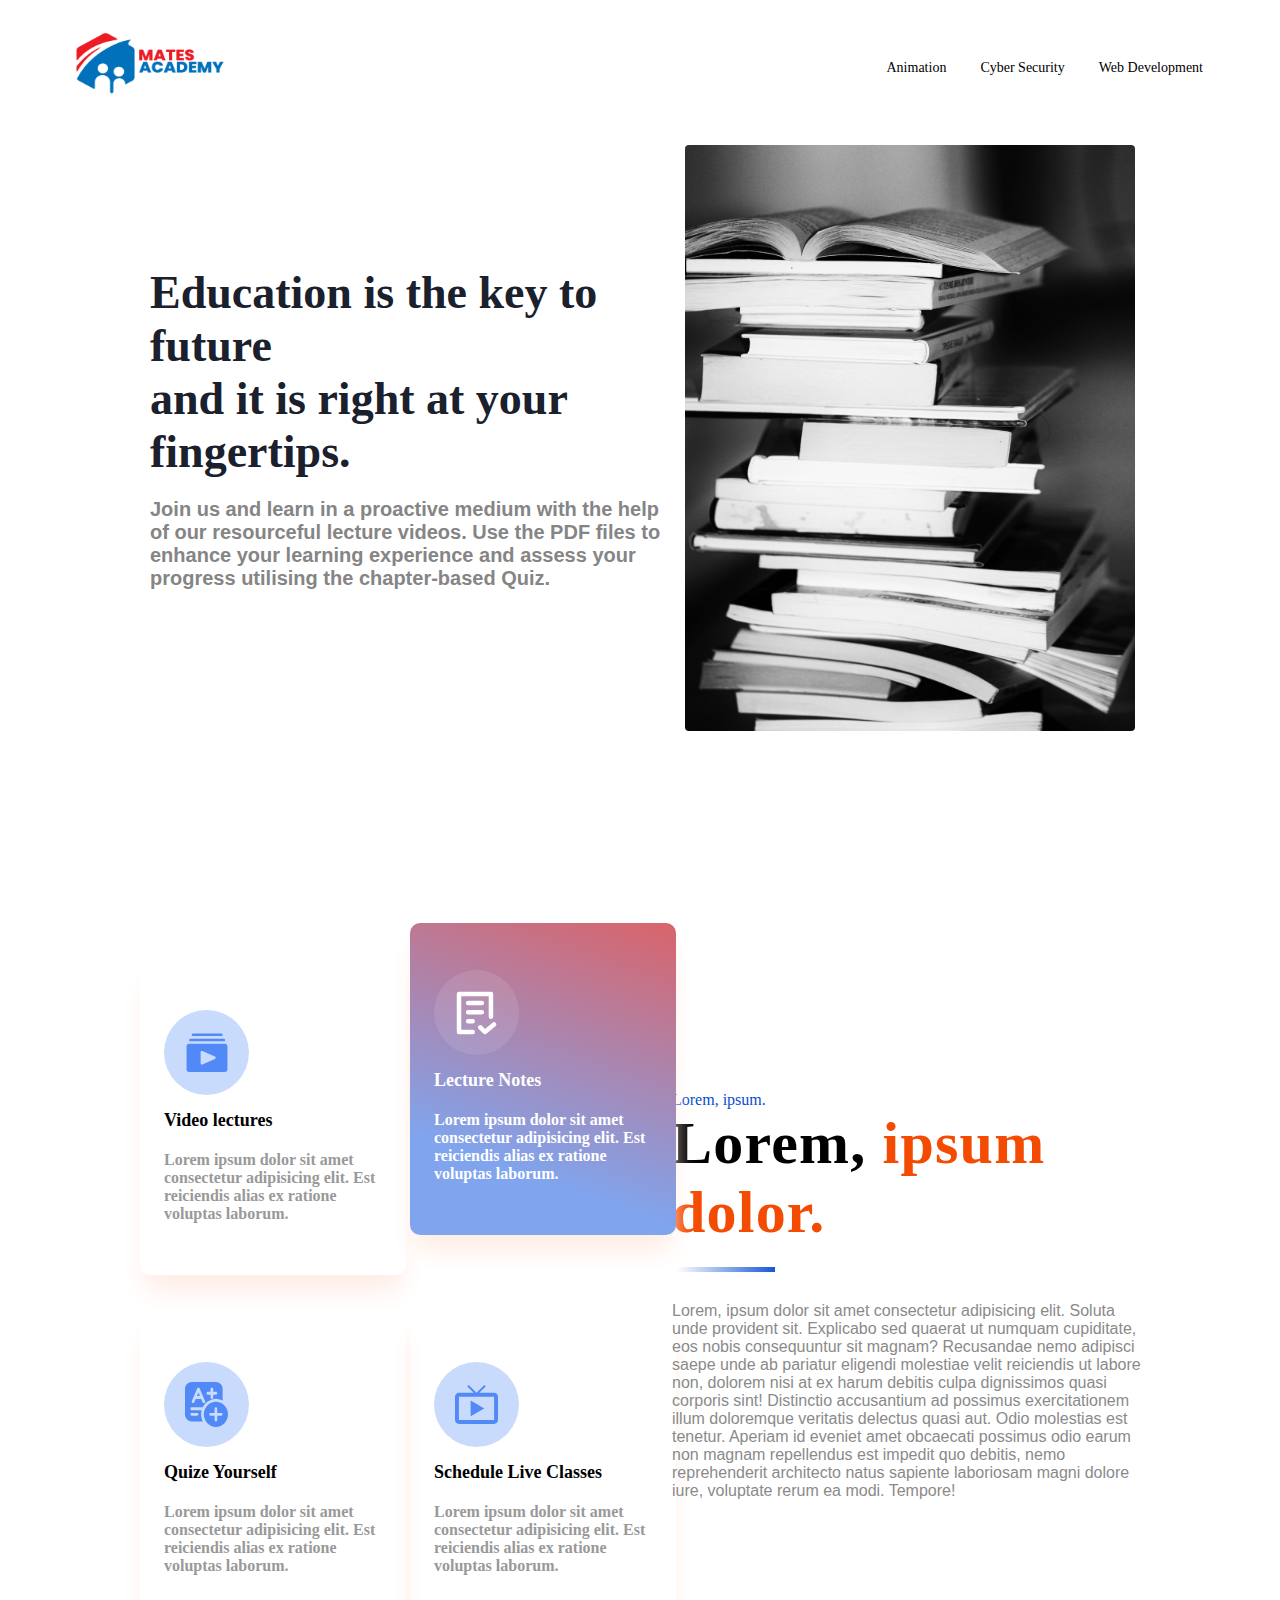
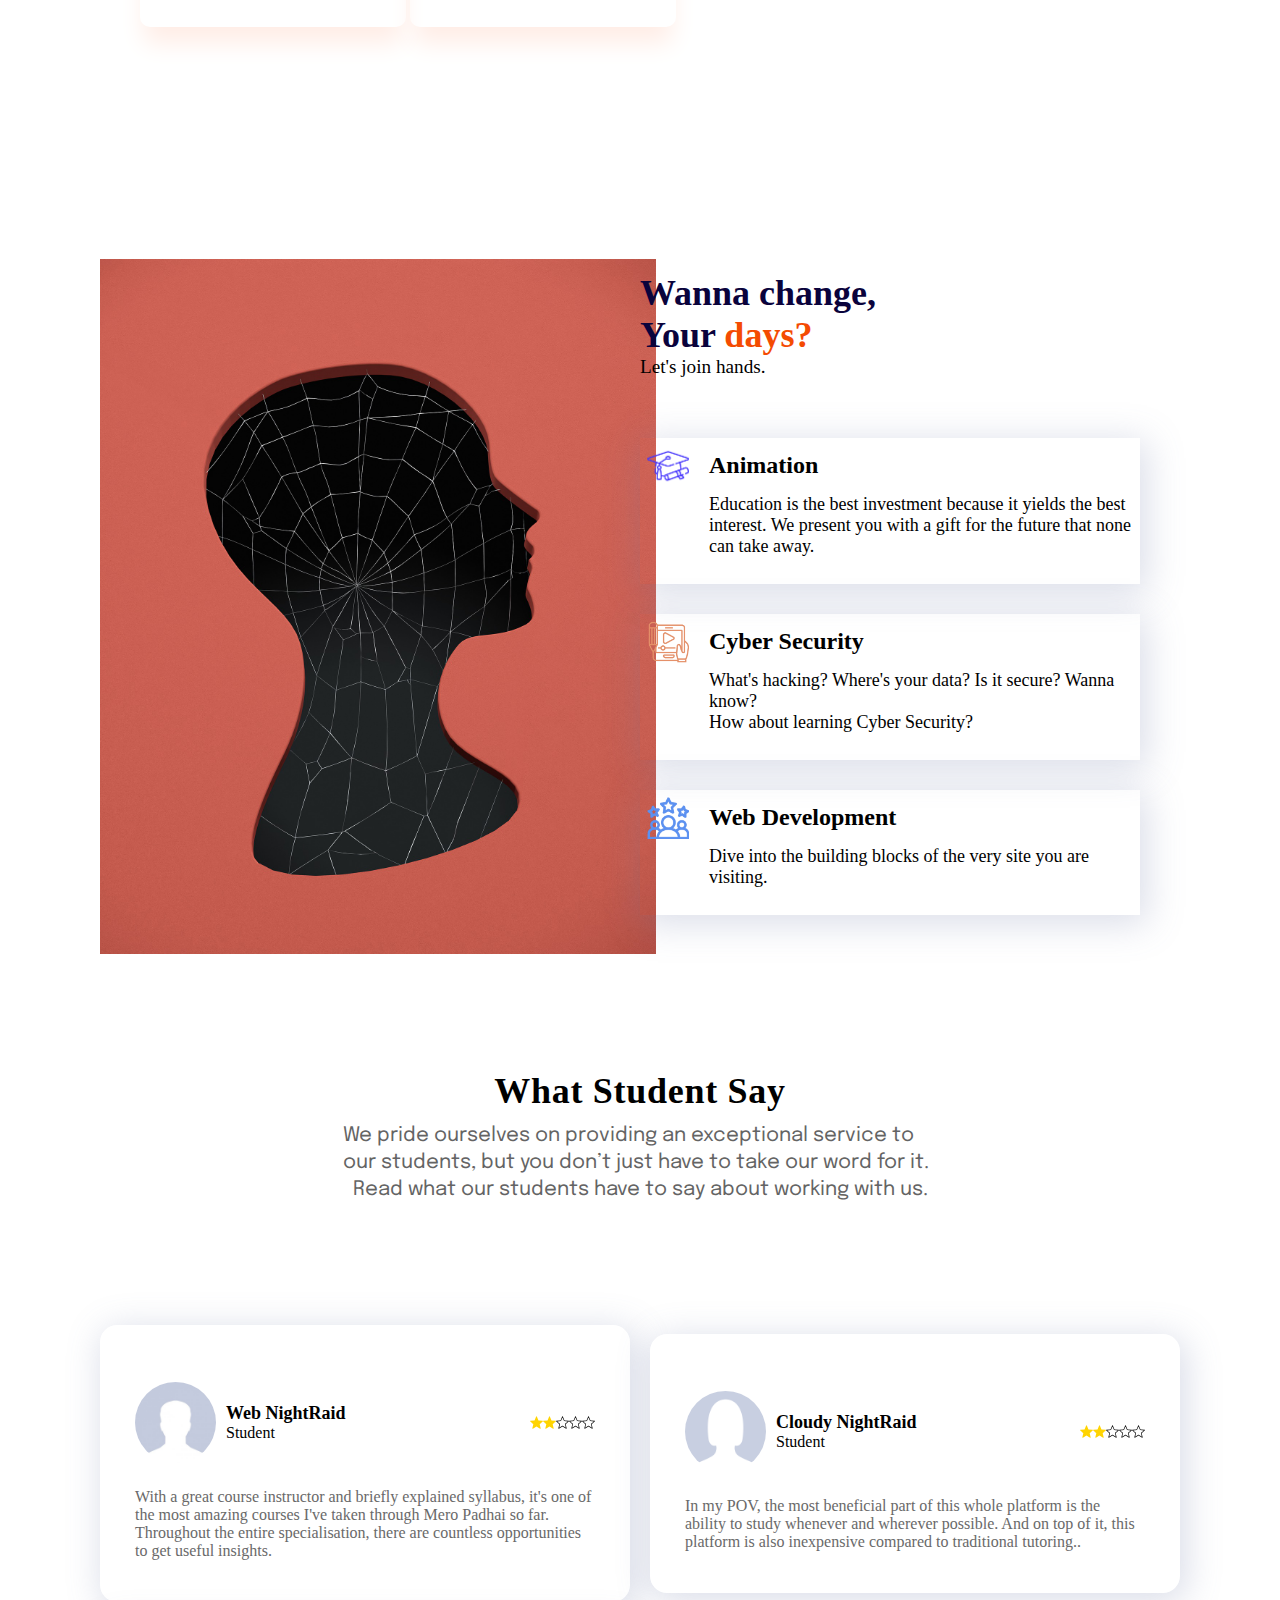
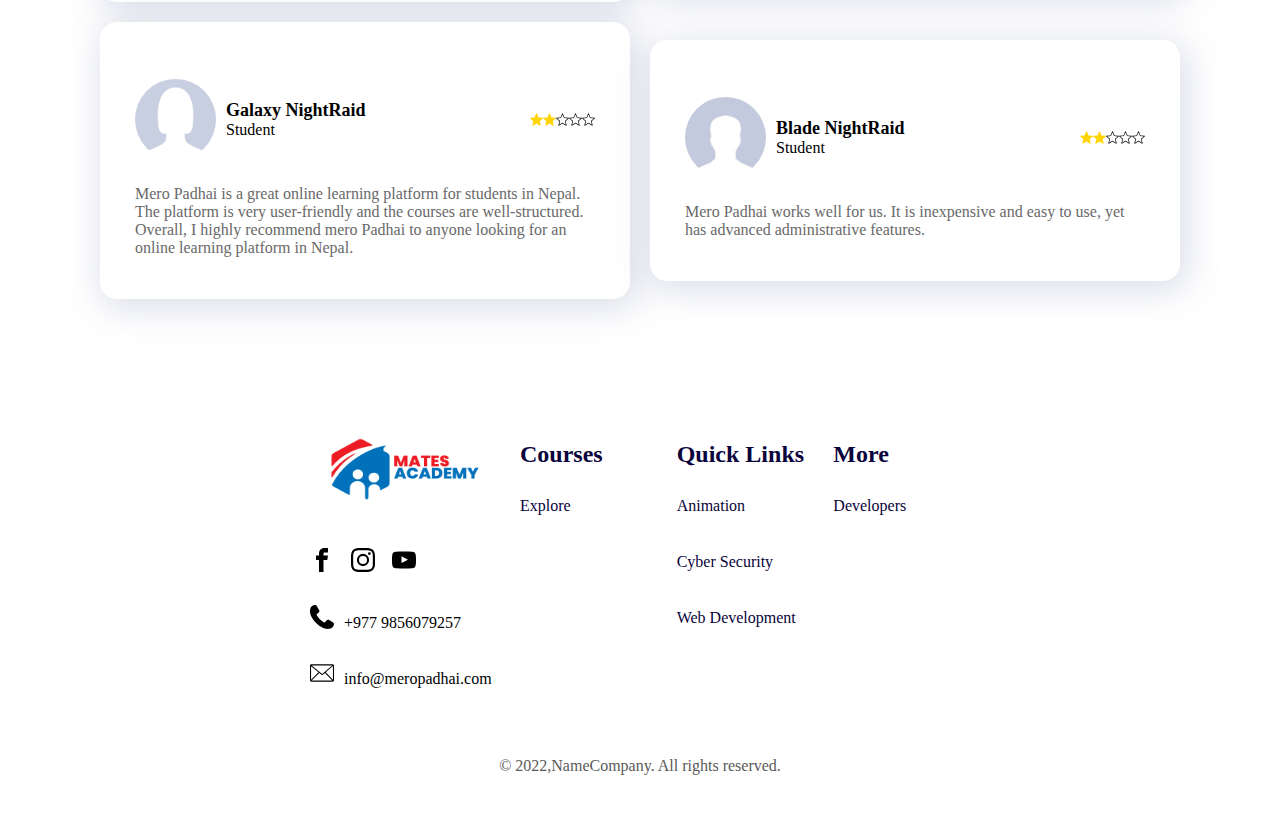
==== commit cb0de939: "logo added" ====
--- a/views/index.html
+++ b/views/index.html
@@ -13,7 +13,7 @@
     <nav id="navbar">
       <div id="logo">
         <a href="index.html">
-          <img src="../static/imgs/Mates.png" alt="">
+          <img src="../static/imgs/logos/Mates.png" alt="">
         </a>
         <div id="ham" onclick="showHide()">
           <img src="../static/imgs/hamburger.svg" id="hame">
--- a/static/index.css
+++ b/static/index.css
@@ -1,4 +1,4 @@
-
+@import url('https://fonts.googleapis.com/css2?family=Andada+Pro:wght@500&family=Epilogue:wght@700&family=Hahmlet:wght@300&display=swap');
 /* Container1 */
 #container1 {
   display: grid;
@@ -16,9 +16,14 @@
   color: #1a202c;
   font-weight: 600;
 }
+#content1 a{
+  color:black;
+}
 #c1-f1-datafield2 {
+  font-size: 20px;
   margin: 20px 0;
   color: rgb(133 133 133);
+  font-family: 'Mukta', sans-serif;
 }
 #c1-field2 {
   display: flex;
@@ -76,8 +81,8 @@
 #c2-f1-box2 {
   background: linear-gradient(
     19.81deg,
-    rgb(6, 76, 212) 25.06%,
-    rgba(6, 76, 212, 0) 106.9%
+    #80a4ed 25.06%,
+    #e25e5e 106.9%
   );
   transform: translateY(-40px);
   color: #fff;
@@ -121,6 +126,7 @@
 }
 #c2-field2 p {
   color: #8a8a8a;
+  font-family: 'Poppins', sans-serif;
 }
 /* EO Container2 */
 
@@ -201,12 +207,14 @@
 }
 #container4 #c4-field1 p {
   line-height: 27px;
-  letter-spacing: 0.1em;
-  font-size: 16px;
+  /* letter-spacing:em; */
+  font-size: 20px;
   max-width: 55%;
   color: #646464;
   text-align-last: center;
   margin: 10px;
+ font-family: 'Epilogue', sans-serif;
+
 }
 #container4 #c4-field2 {
   display: flex;
